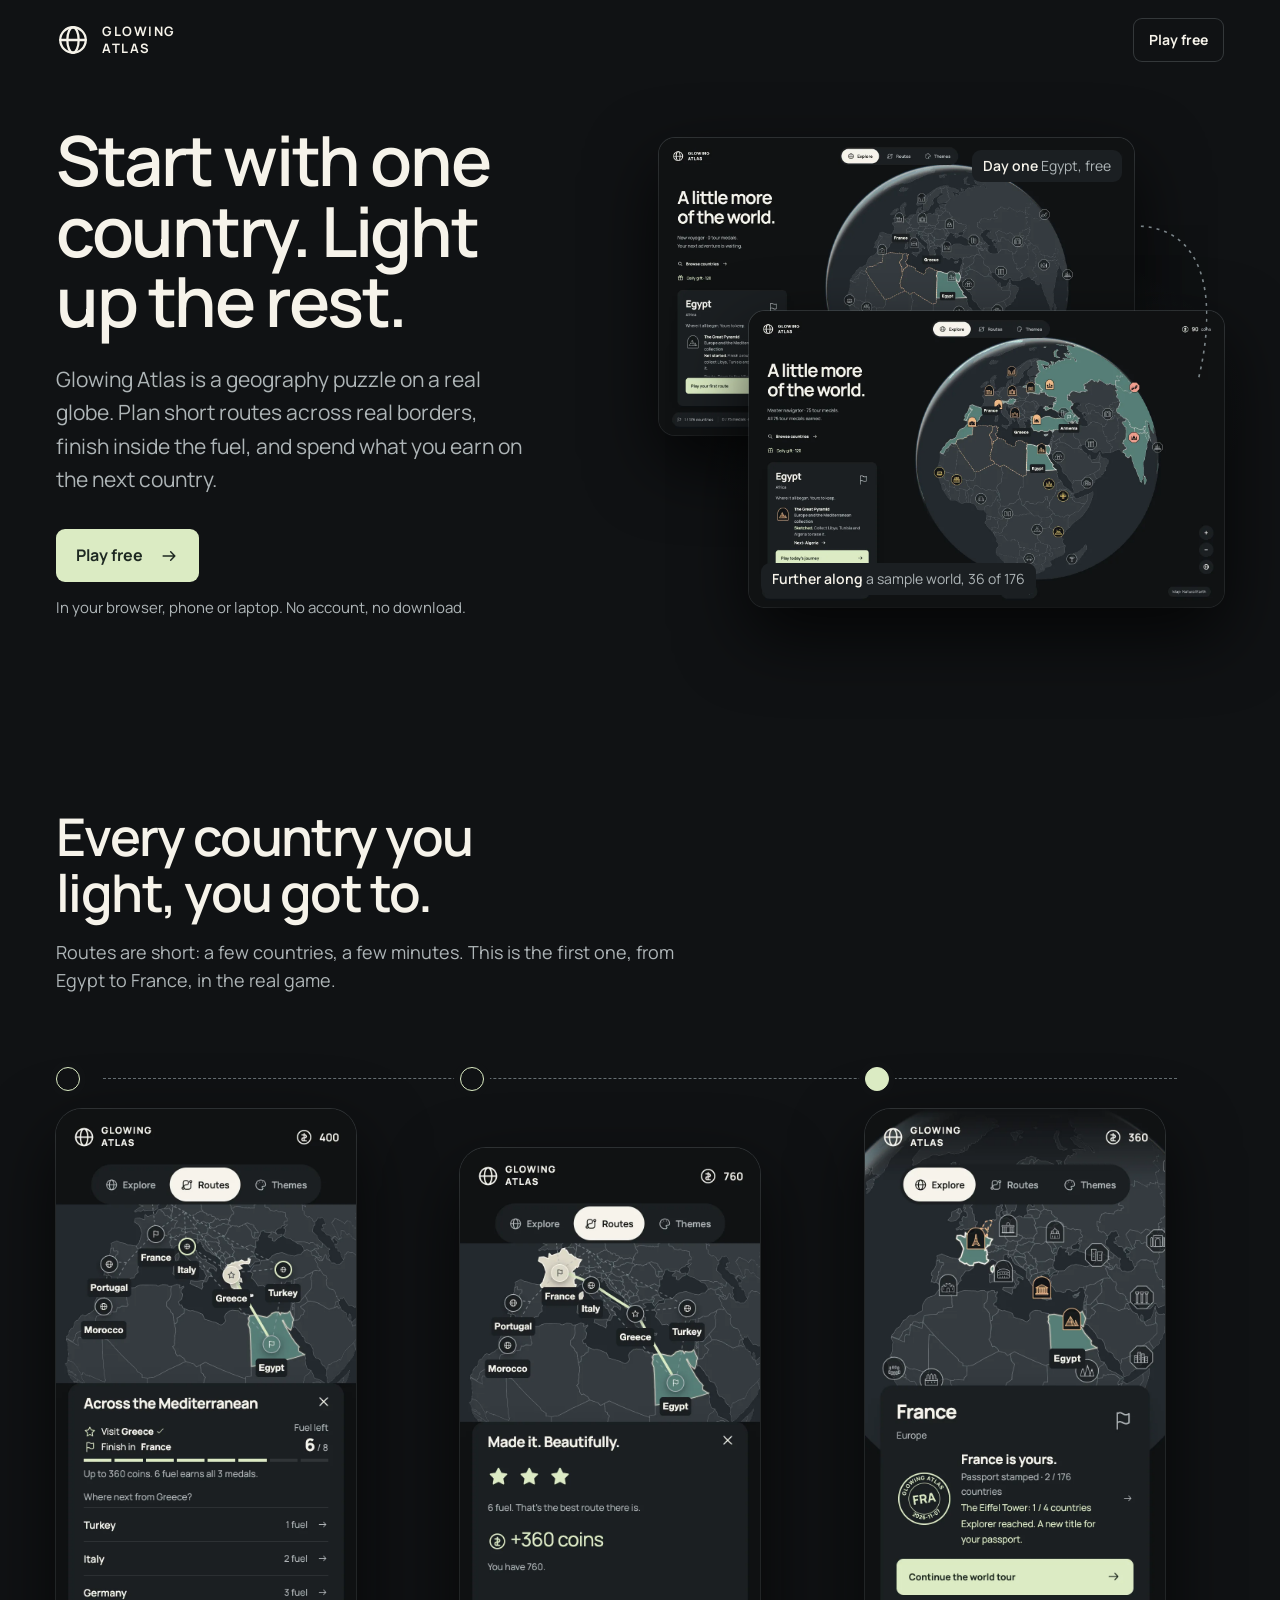
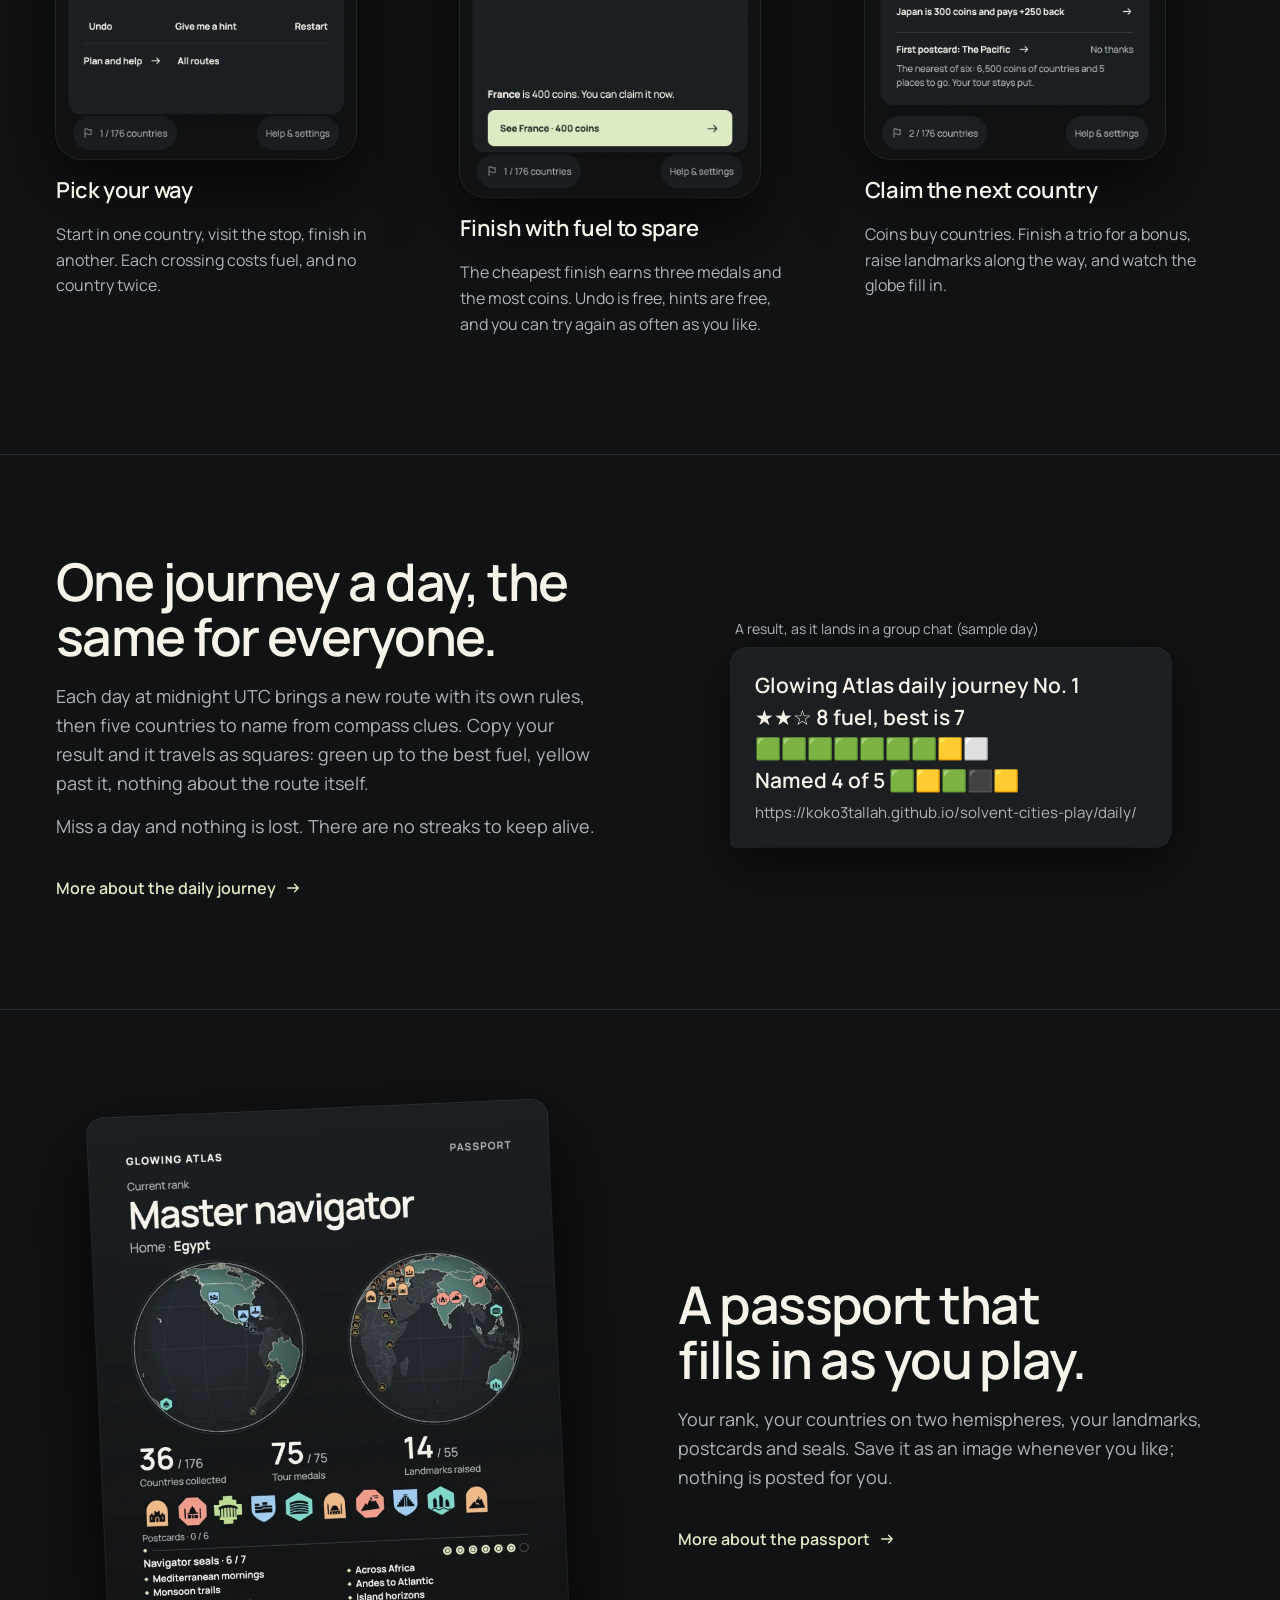
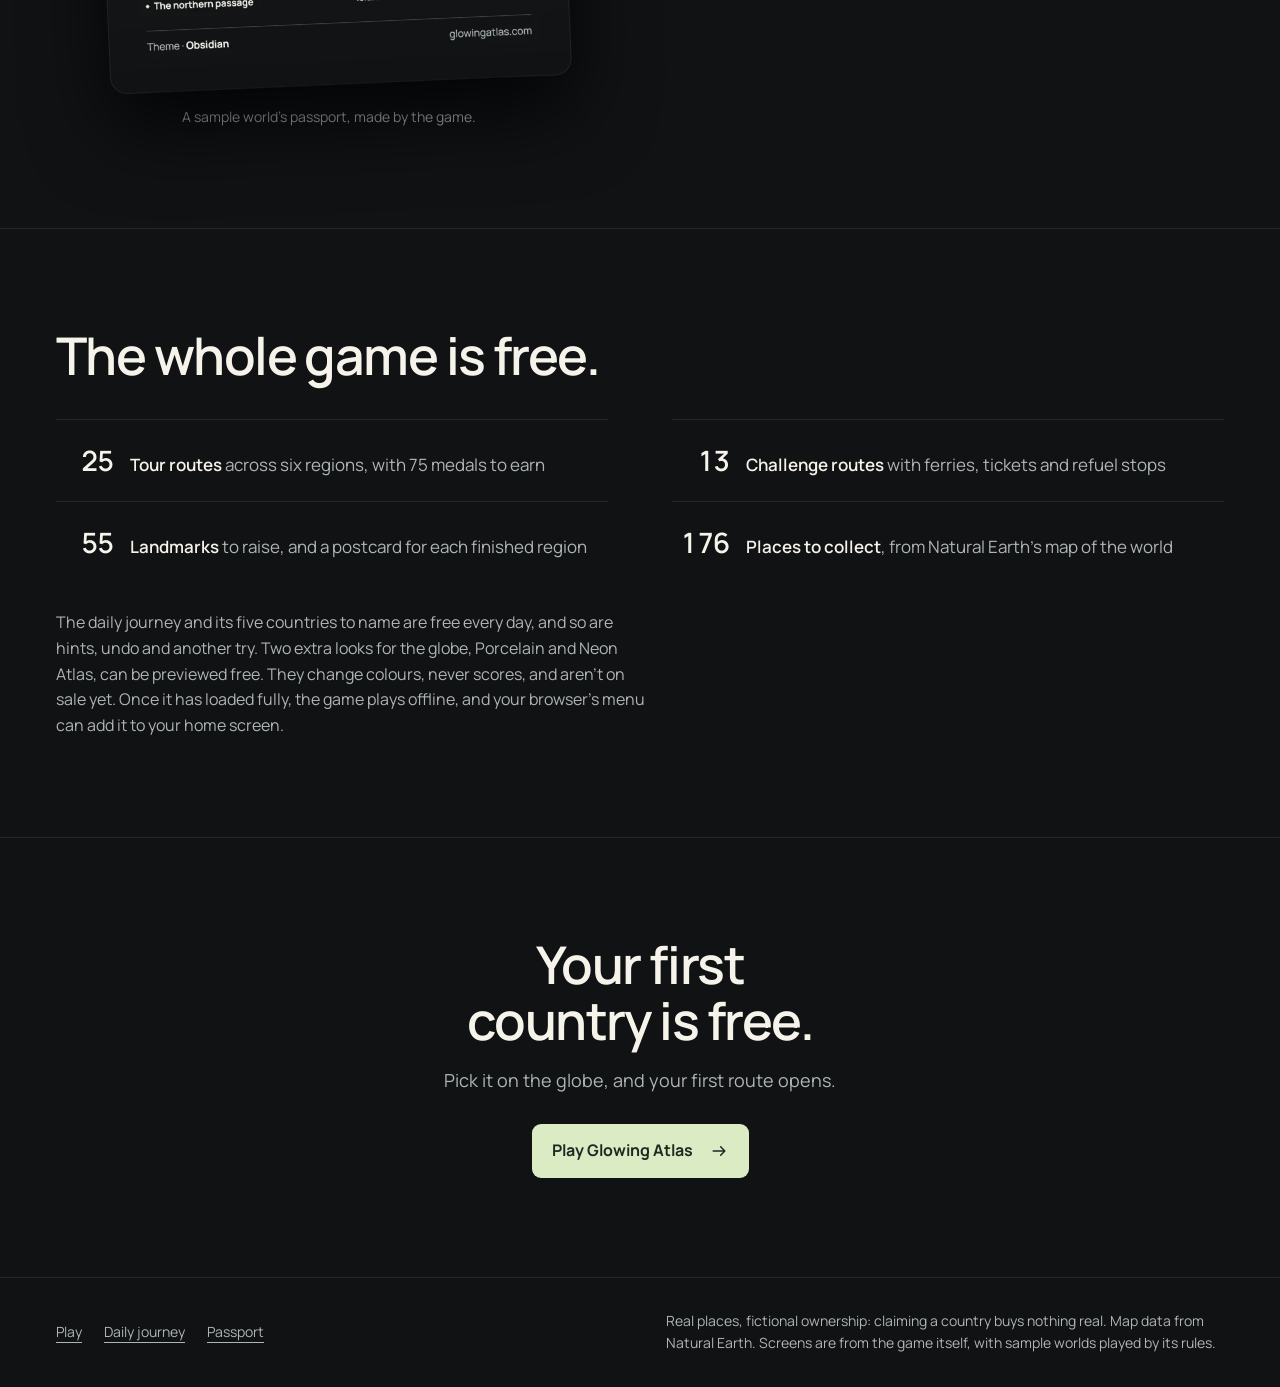
==== about/index.html @ 803d1666 "Publish free Glowing Atlas game" ====
<!doctype html>
<html lang="en" dir="ltr">
  <head>
    <meta charset="utf-8" />
    <meta name="viewport" content="width=device-width, initial-scale=1, viewport-fit=cover" />
    <meta name="color-scheme" content="dark" />
    <meta name="theme-color" content="#101214" />
    <title>How Glowing Atlas plays: routes, countries, a daily journey</title>
    <meta name="description" content="One free country, then routes across real borders on a fuel budget. Earn coins, claim countries, raise 55 landmarks and play a new journey every day." />
    <link rel="canonical" href="https://koko3tallah.github.io/solvent-cities-play/about/" />
    <meta property="og:type" content="website" />
    <meta property="og:site_name" content="Glowing Atlas" />
    <meta property="og:locale" content="en_US" />
    <meta property="og:url" content="https://koko3tallah.github.io/solvent-cities-play/about/" />
    <meta property="og:title" content="Glowing Atlas: start with one country, light up the rest" />
    <meta property="og:description" content="One free country, then routes across real borders on a fuel budget. Earn coins, claim countries, raise 55 landmarks and play a new journey every day." />
    <meta property="og:image" content="https://koko3tallah.github.io/solvent-cities-play/share/glowing-atlas.jpg" />
    <meta property="og:image:secure_url" content="https://koko3tallah.github.io/solvent-cities-play/share/glowing-atlas.jpg" />
    <meta property="og:image:type" content="image/jpeg" />
    <meta property="og:image:width" content="1200" />
    <meta property="og:image:height" content="630" />
    <meta property="og:image:alt" content="The Glowing Atlas globe at night with a player’s collected countries lit in teal." />
    <meta name="twitter:card" content="summary_large_image" />
    <meta name="twitter:title" content="Glowing Atlas: start with one country, light up the rest" />
    <meta name="twitter:description" content="One free country, then routes across real borders on a fuel budget. Earn coins, claim countries, raise 55 landmarks and play a new journey every day." />
    <meta name="twitter:image" content="https://koko3tallah.github.io/solvent-cities-play/share/glowing-atlas.jpg" />
    <meta name="twitter:image:alt" content="The Glowing Atlas globe at night with a player’s collected countries lit in teal." />
    <script type="application/ld+json">{"@context":"https://schema.org","@graph":[{"@type":"VideoGame","@id":"https://koko3tallah.github.io/solvent-cities-play/#game","name":"Glowing Atlas","url":"https://koko3tallah.github.io/solvent-cities-play/","description":"Plan short routes between real countries, stay inside the fuel, and spend what you earn on the next place. Free in your browser, no account.","image":"https://koko3tallah.github.io/solvent-cities-play/share/glowing-atlas.jpg","genre":["Puzzle","Geography"],"gamePlatform":"Web browser","applicationCategory":"Game","operatingSystem":"Any","playMode":"SinglePlayer","inLanguage":"en","isAccessibleForFree":true,"offers":{"@type":"Offer","price":"0","priceCurrency":"USD","availability":"https://schema.org/InStock"}},{"@type":"WebPage","@id":"https://koko3tallah.github.io/solvent-cities-play/about/","url":"https://koko3tallah.github.io/solvent-cities-play/about/","name":"How Glowing Atlas plays: routes, countries, a daily journey","description":"One free country, then routes across real borders on a fuel budget. Earn coins, claim countries, raise 55 landmarks and play a new journey every day.","about":{"@id":"https://koko3tallah.github.io/solvent-cities-play/#game"},"inLanguage":"en"}]}</script>
    <link rel="icon" type="image/png" sizes="192x192" href="/icons/icon-192.png" />
    <link rel="apple-touch-icon" sizes="180x180" href="/icons/apple-touch-icon.png" />
    <script type="module" crossorigin src="/assets/modulepreload-polyfill-P2Xu9kJm.js"></script>
    <script type="module" crossorigin src="/assets/page-dTPTdjEy.js"></script>
    <link rel="stylesheet" crossorigin href="/assets/page--Q5Wx2hT.css">
  </head>
  <body data-source="site">
    <!--
      THESIS: the page is one route, from a single free country to a lit-up world; no feature grid, no hero-metric strip.
      OWN-WORLD: the game's Obsidian night globe, Manrope, pale-green action, dashed route lines and stop rings from the map.
      FIRST VIEWPORT: the claim beside the real game twice, day one and a sample world 36 countries in, joined by a route that draws itself.
      SIGNATURE: the dashed route carries the reader through three real screens of one route, then the daily result and the passport.
      RISK: a dark page reads as a game screen, not a pitch; the claim and the Play button must carry it alone.
    -->
    <a class="skip" href="#main">Skip to the page</a>
    <header class="bar">
      <a class="mark" data-play href="../?src=site"><svg viewBox="0 0 24 24" aria-hidden="true" fill="none" stroke="currentColor" stroke-width="1.6" stroke-linecap="round" stroke-linejoin="round"><circle cx="12" cy="12" r="9"/><ellipse cx="12" cy="12" rx="4" ry="9"/><path d="M3 12h18"/></svg><span>GLOWING<br>ATLAS</span></a>
      <a class="play quiet" data-play href="../?src=site">Play free</a>
    </header>
    <main id="main">
      <div class="wrap hero">
        <div>
          <h1>Start with one country. Light up the rest.</h1>
          <p class="lede">Glowing Atlas is a geography puzzle on a real globe. Plan short routes across real borders, finish inside the fuel, and spend what you earn on the next country.</p>
          <a class="play" data-play href="../?src=site">Play free <svg viewBox="0 0 24 24" aria-hidden="true" fill="none" stroke="currentColor" stroke-width="1.8" stroke-linecap="round" stroke-linejoin="round"><path d="M5 12h14m-5-5 5 5-5 5"/></svg></a>
          <p class="note">In your browser, phone or laptop. No account, no download.</p>
        </div>
        <div class="pair wide">
          <figure class="screen first"><img src="/promo/day-one-wide.webp" width="1440" height="900" fetchpriority="high" alt="The game on day one: a dark globe with only Egypt lit, 400 coins, and a button to play the first route."><figcaption><strong>Day one</strong> Egypt, free</figcaption></figure>
          <svg class="journey-line" viewBox="0 0 100 100" preserveAspectRatio="none" aria-hidden="true"><path d="M2 2 C 70 4, 96 40, 70 98" vector-effect="non-scaling-stroke"/></svg>
          <figure class="screen second"><img src="/promo/later-wide.webp" width="1440" height="900" alt="The same globe further along: much of Europe, Africa and Asia lit in teal, landmark stamps raised, 36 of 176 countries collected."><figcaption><strong>Further along</strong> a sample world, 36 of 176</figcaption></figure>
        </div>
      </div>

      <section class="wrap" aria-labelledby="route-title">
        <h2 id="route-title">Every country you light, you got to.</h2>
        <p class="section-lede">Routes are short: a few countries, a few minutes. This is the first one, from Egypt to France, in the real game.</p>
        <ol class="stops">
          <li class="stop">
            <figure class="phone"><img src="/promo/route.webp" width="780" height="1688" loading="lazy" decoding="async" alt="A route in progress from Egypt through Greece towards France, with 6 of 8 fuel left and the next crossings listed with their fuel costs."></figure>
            <h3>Pick your way</h3>
            <p>Start in one country, visit the stop, finish in another. Each crossing costs fuel, and no country twice.</p>
          </li>
          <li class="stop">
            <figure class="phone"><img src="/promo/win.webp" width="780" height="1688" loading="lazy" decoding="async" alt="The route finished with three medals and 360 coins, and France offered for 400 coins."></figure>
            <h3>Finish with fuel to spare</h3>
            <p>The cheapest finish earns three medals and the most coins. Undo is free, hints are free, and you can try again as often as you like.</p>
          </li>
          <li class="stop">
            <figure class="phone"><img src="/promo/claim.webp" width="780" height="1688" loading="lazy" decoding="async" alt="France claimed: a passport stamp reading France is yours, and France lit on the globe."></figure>
            <h3>Claim the next country</h3>
            <p>Coins buy countries. Finish a trio for a bonus, raise landmarks along the way, and watch the globe fill in.</p>
          </li>
        </ol>
      </section>

      <section class="wrap beside" aria-labelledby="daily-title">
        <div>
          <h2 id="daily-title">One journey a day, the same for everyone.</h2>
          <p class="section-lede">Each day at midnight UTC brings a new route with its own rules, then five countries to name from compass clues. Copy your result and it travels as squares: green up to the best fuel, yellow past it, nothing about the route itself.</p>
          <p class="section-lede">Miss a day and nothing is lost. There are no streaks to keep alive.</p>
          <div class="links"><a class="text-link" href="../daily/" data-page>More about the daily journey <svg viewBox="0 0 24 24" aria-hidden="true" fill="none" stroke="currentColor" stroke-width="1.8" stroke-linecap="round" stroke-linejoin="round"><path d="M5 12h14m-5-5 5 5-5 5"/></svg></a></div>
        </div>
        <figure class="message"><figcaption class="from">A result, as it lands in a group chat (sample day)</figcaption><pre>Glowing Atlas daily journey No. 1
★★☆ 8 fuel, best is 7
🟩🟩🟩🟩🟩🟩🟩🟨⬜
Named 4 of 5 🟩🟨🟩⬛🟨<span class="url">https://koko3tallah.github.io/solvent-cities-play/daily/</span></pre></figure>
      </section>

      <section class="wrap beside flip" aria-labelledby="passport-title">
        <div>
          <h2 id="passport-title">A passport that fills in as you play.</h2>
          <p class="section-lede">Your rank, your countries on two hemispheres, your landmarks, postcards and seals. Save it as an image whenever you like; nothing is posted for you.</p>
          <div class="links"><a class="text-link" href="../passport/" data-page>More about the passport <svg viewBox="0 0 24 24" aria-hidden="true" fill="none" stroke="currentColor" stroke-width="1.8" stroke-linecap="round" stroke-linejoin="round"><path d="M5 12h14m-5-5 5 5-5 5"/></svg></a></div>
        </div>
        <figure class="card-figure"><img class="card-art" src="/promo/passport-card.webp" width="720" height="900" loading="lazy" decoding="async" alt="A passport card from the sample world: Master navigator, home Egypt, 36 of 176 countries, 75 of 75 tour medals, 14 of 55 landmarks, and six navigator seals."><figcaption>A sample world’s passport, made by the game.</figcaption></figure>
      </section>

      <section class="wrap" aria-labelledby="free-title">
        <h2 id="free-title">The whole game is free.</h2>
        <ul class="free">
          <li><b>25</b><span><strong>Tour routes</strong> across six regions, with 75 medals to earn</span></li>
          <li><b>13</b><span><strong>Challenge routes</strong> with ferries, tickets and refuel stops</span></li>
          <li><b>55</b><span><strong>Landmarks</strong> to raise, and a postcard for each finished region</span></li>
          <li><b>176</b><span><strong>Places to collect</strong>, from Natural Earth’s map of the world</span></li>
        </ul>
        <p class="aside">The daily journey and its five countries to name are free every day, and so are hints, undo and another try. Two extra looks for the globe, Porcelain and Neon Atlas, can be previewed free. They change colours, never scores, and aren’t on sale yet. Once it has loaded fully, the game plays offline, and your browser’s menu can add it to your home screen.</p>
      </section>

      <section class="wrap close" aria-labelledby="close-title">
        <h2 id="close-title">Your first country is free.</h2>
        <p class="section-lede">Pick it on the globe, and your first route opens.</p>
        <a class="play" data-play href="../?src=site">Play Glowing Atlas <svg viewBox="0 0 24 24" aria-hidden="true" fill="none" stroke="currentColor" stroke-width="1.8" stroke-linecap="round" stroke-linejoin="round"><path d="M5 12h14m-5-5 5 5-5 5"/></svg></a>
      </section>
    </main>
    <footer class="foot">
      <nav aria-label="Glowing Atlas"><a href="../?src=site" data-play>Play</a><a href="../daily/" data-page>Daily journey</a><a href="../passport/" data-page>Passport</a></nav>
      <p>Real places, fictional ownership: claiming a country buys nothing real. Map data from Natural Earth. Screens are from the game itself, with sample worlds played by its rules.</p>
    </footer>
  </body>
</html>
---- assets/page--Q5Wx2hT.css ----
@font-face{font-family:Manrope;font-style:normal;font-display:swap;font-weight:400;src:url(/assets/manrope-latin-400-normal-PaqtzbVb.woff2)format("woff2")}@font-face{font-family:Manrope;font-style:normal;font-display:swap;font-weight:600;src:url(/assets/manrope-latin-600-normal-4f0koTD-.woff2)format("woff2")}@font-face{font-family:Manrope;font-style:normal;font-display:swap;font-weight:700;src:url(/assets/manrope-latin-700-normal-BZp_XxE4.woff2)format("woff2")}:root{--space:#101214;--surface:#1b1f22;--ink:#f6f3ea;--muted:#aeb5b7;--accent:#dbebc3;--button-ink:#1e2922;--owned:#567d77;--horizon:#b7c3c7;--route:#a0adb2;--divider:#7c858633;--edge:#7c858655;--gutter:clamp(16px, 5vw, 56px);--measure:60ch;--lightningcss-light: ;--lightningcss-dark:initial;color-scheme:dark;background:var(--space);color:var(--ink);font-synthesis:none;-webkit-text-size-adjust:100%;font-family:Manrope,Arial,sans-serif}*{box-sizing:border-box}body{background:var(--space);margin:0;font-size:18px;line-height:1.6}h1,h2,h3,p,figure,ul{margin:0}h1,h2,h3{text-wrap:balance}p{text-wrap:pretty}img{max-width:100%;height:auto;display:block}a{color:inherit;text-underline-offset:5px;text-decoration-thickness:1px}a:hover{-webkit-text-decoration-color:var(--accent);text-decoration-color:var(--accent)}:focus-visible{outline:2px solid var(--accent);outline-offset:5px;border-radius:4px}::selection{background:var(--accent);color:#18201b}svg{flex:none}.skip{left:var(--gutter);z-index:2;background:var(--ink);color:var(--space);border-radius:9px;padding:10px 14px;font-size:15px;font-weight:700;position:absolute;top:-60px}.skip:focus{top:12px}.bar{padding:calc(18px + env(safe-area-inset-top,0px)) var(--gutter) 0;justify-content:space-between;align-items:center;gap:16px;max-width:1320px;margin:0 auto;display:flex}.mark{letter-spacing:.12em;align-items:center;gap:12px;min-height:44px;font-size:13px;font-weight:700;line-height:1.3;text-decoration:none;display:inline-flex}.mark svg{width:34px;height:34px}.play{background:var(--accent);min-height:52px;color:var(--button-ink);border-radius:9px;justify-content:space-between;align-items:center;gap:16px;padding:14px 20px;font-size:16px;font-weight:700;text-decoration:none;transition:filter .18s,transform .18s;display:inline-flex}.play:hover{filter:brightness(1.08)}.play:active{transform:translateY(1px)}.play svg{width:20px;height:20px}.play.quiet{min-height:44px;color:var(--ink);box-shadow:inset 0 0 0 1px var(--edge);background:0 0;padding:10px 16px;font-size:14px}.play.quiet:hover{box-shadow:inset 0 0 0 1px var(--accent);filter:none}.note{color:var(--muted);margin-top:14px;font-size:15px}main{overflow:clip}.wrap{max-width:1320px;padding-inline:var(--gutter);margin:0 auto}.hero{grid-template-columns:minmax(0,1fr) minmax(0,1.05fr);align-items:center;gap:clamp(24px,5vw,72px);padding-top:clamp(32px,7vh,88px);padding-bottom:clamp(56px,10vh,120px);display:grid}.hero h1{letter-spacing:-.035em;font-size:clamp(42px,5.4vw,76px);font-weight:600;line-height:1.02}.lede{max-width:36ch;color:var(--muted);margin-top:26px;font-size:clamp(18px,1.7vw,21px);line-height:1.6}.hero .play{margin-top:32px}.pair{isolation:isolate;grid-template-columns:1fr 1fr;align-items:start;gap:clamp(14px,3vw,44px);display:grid;position:relative}.pair:before{content:"";z-index:-1;background:radial-gradient(closest-side,#b7c3c724,#567d7712 55%,#0000 75%);position:absolute;inset:8% -20% -6% -10%}.pair.wide{grid-template-columns:1fr;gap:0}.screen{background:var(--space);box-shadow:0 28px 70px #000b, 0 0 0 1px var(--edge);border-radius:16px;margin:0;position:relative;overflow:hidden}.screen img{aspect-ratio:1440/900;object-fit:cover;width:100%}.screen figcaption{background:var(--surface);color:var(--muted);border-radius:9px;padding:5px 11px;font-size:14px;position:absolute;bottom:12px;left:12px}.screen figcaption strong{color:var(--ink);font-weight:600}.screen.first{z-index:1;width:84%}.screen.first figcaption{inset:12px 12px auto auto}.screen.second{z-index:2;width:84%;margin:-22% 0 0 16%}.journey-line{z-index:3;pointer-events:none;width:15%;height:34%;position:absolute;top:18%;right:0;overflow:visible}.journey-line path{fill:none;stroke:var(--route);stroke-width:1.6px;stroke-dasharray:3 5;opacity:.75}.phone{background:var(--surface);box-shadow:0 28px 70px #000a, 0 0 0 1px var(--edge);border-radius:26px;overflow:hidden}.phone img{aspect-ratio:390/844;object-fit:cover;object-position:top;background:var(--space);width:100%}.phone figcaption{color:var(--muted);border-top:1px solid var(--divider);padding:12px 16px 14px;font-size:14px;line-height:1.45}.phone figcaption strong{color:var(--ink);font-size:15px;font-weight:600;display:block}section{padding:clamp(64px,11vh,128px) 0}section+section{border-top:1px solid var(--divider)}h2{letter-spacing:-.03em;max-width:18ch;font-size:clamp(32px,4.2vw,52px);font-weight:600;line-height:1.06}.section-lede{max-width:var(--measure);color:var(--muted);margin-top:18px}.stops{grid-template-columns:repeat(3,minmax(0,1fr));gap:clamp(20px,3.5vw,56px);margin-top:clamp(40px,6vw,72px);padding:0;list-style:none;display:grid;position:relative}.stops:before{content:"";border-top:1.6px dashed var(--route);opacity:.6;position:absolute;top:11px;left:4%;right:4%}.stop{align-content:start;gap:18px;display:grid;position:relative}.stop:before{content:"";background:var(--space);border:1.6px solid var(--accent);width:22px;height:22px;box-shadow:0 0 0 6px var(--space);border-radius:50%;position:relative}.stop:last-child:before{background:var(--accent)}.stop h3{letter-spacing:-.015em;font-size:22px;font-weight:600;line-height:1.25}.stop p{color:var(--muted);max-width:34ch;font-size:16px;line-height:1.6}.stop .phone{max-width:300px}.stop:nth-child(2) .phone{margin-top:clamp(0px,3vw,40px)}.beside{grid-template-columns:minmax(0,1fr) minmax(0,1fr);align-items:center;gap:clamp(32px,6vw,96px);display:grid}.beside.flip>:first-child{order:2}.beside p+p{margin-top:14px}.beside .links{flex-wrap:wrap;align-items:center;gap:12px 20px;margin-top:26px;display:flex}.text-link{min-height:44px;color:var(--accent);align-items:center;gap:8px;font-size:16px;font-weight:600;text-decoration:none;display:inline-flex}.text-link:hover{text-decoration:underline}.text-link svg{width:18px;height:18px}.message{justify-self:center;width:min(100%,440px)}.message .from{color:var(--muted);margin:0 0 8px 4px;font-size:14px}.message pre{background:var(--surface);box-shadow:0 18px 50px #0008, 0 0 0 1px var(--divider);white-space:pre-wrap;word-break:break-word;color:var(--ink);border-radius:16px 16px 16px 4px;margin:0;padding:22px 24px;font:600 clamp(17px,1.9vw,21px)/1.5 Manrope,Arial,sans-serif}.message pre .url{color:var(--muted);overflow-wrap:anywhere;margin-top:6px;font-size:.72em;font-weight:400;display:block}.pair.single{grid-template-columns:minmax(0,340px);justify-content:center}.beside>.phone{justify-self:center;width:min(100%,320px)}.card-figure{justify-self:center;width:min(100%,460px)}.card-art{width:100%;box-shadow:0 34px 80px #000c, 0 0 0 1px var(--edge);border-radius:16px;transform:rotate(-2.5deg)}.card-figure figcaption{text-align:center;color:var(--muted);margin-top:22px;font-size:14px}.key{max-width:var(--measure);color:var(--muted);grid-template-columns:max-content 1fr;gap:10px 16px;margin-top:26px;font-size:16px;display:grid}.key dt{letter-spacing:.05em;font-size:20px;line-height:1.3}.key dd{align-self:center;margin:0}.key dd strong{color:var(--ink);font-weight:600}.free{grid-template-columns:repeat(2,minmax(0,1fr));column-gap:clamp(24px,5vw,80px);margin-top:36px;padding:0;list-style:none;display:grid}.free li{border-top:1px solid var(--divider);color:var(--muted);grid-template-columns:3.6rem 1fr;align-items:baseline;gap:16px;padding:18px 0;font-size:17px;display:grid}.free b{letter-spacing:-.02em;color:var(--ink);font-variant-numeric:tabular-nums;text-align:right;font-size:28px;font-weight:600}.free strong{color:var(--ink);font-weight:600}.aside{max-width:var(--measure);color:var(--muted);margin-top:28px;font-size:16px}.close{text-align:center}.close h2{max-width:16ch;margin:0 auto}.close .section-lede{margin-left:auto;margin-right:auto}.close .play{margin-top:30px}.foot{border-top:1px solid var(--divider);padding:32px var(--gutter) calc(32px + env(safe-area-inset-bottom,0px));max-width:1320px;color:var(--muted);flex-wrap:wrap;justify-content:space-between;gap:12px 28px;margin:0 auto;font-size:14px;display:flex}.foot nav{flex-wrap:wrap;gap:4px 22px;display:flex}.foot nav a{align-items:center;min-height:44px;display:inline-flex}.foot p{max-width:62ch}@media (prefers-reduced-motion:no-preference){.journey-line path{animation:1.6s cubic-bezier(.16,1,.3,1) .25s both draw}}@keyframes draw{0%{clip-path:inset(0 100% 0 0)}to{clip-path:inset(0)}}@media (max-width:900px){.hero{grid-template-columns:1fr;padding-top:28px}.pair{max-width:560px}.stops{grid-template-columns:1fr;gap:44px;padding-left:42px}.stops:before{border-top:0;border-left:1.6px dashed var(--route);inset:12px auto 12px 10px}.stop:before{position:absolute;top:0;left:-42px}.stop .phone{max-width:240px}.stop:nth-child(2) .phone{margin-top:0}.beside,.beside.flip{grid-template-columns:1fr}.beside.flip>:first-child{order:0}.free{grid-template-columns:1fr}}@media (max-width:520px){body{font-size:17px}.bar .play.quiet{padding:10px 14px}.phone figcaption{padding:10px 12px 12px;font-size:13px}.phone figcaption strong{font-size:14px}.free li{grid-template-columns:3rem 1fr;font-size:16px}.phone{border-radius:16px}.free b{font-size:24px}}
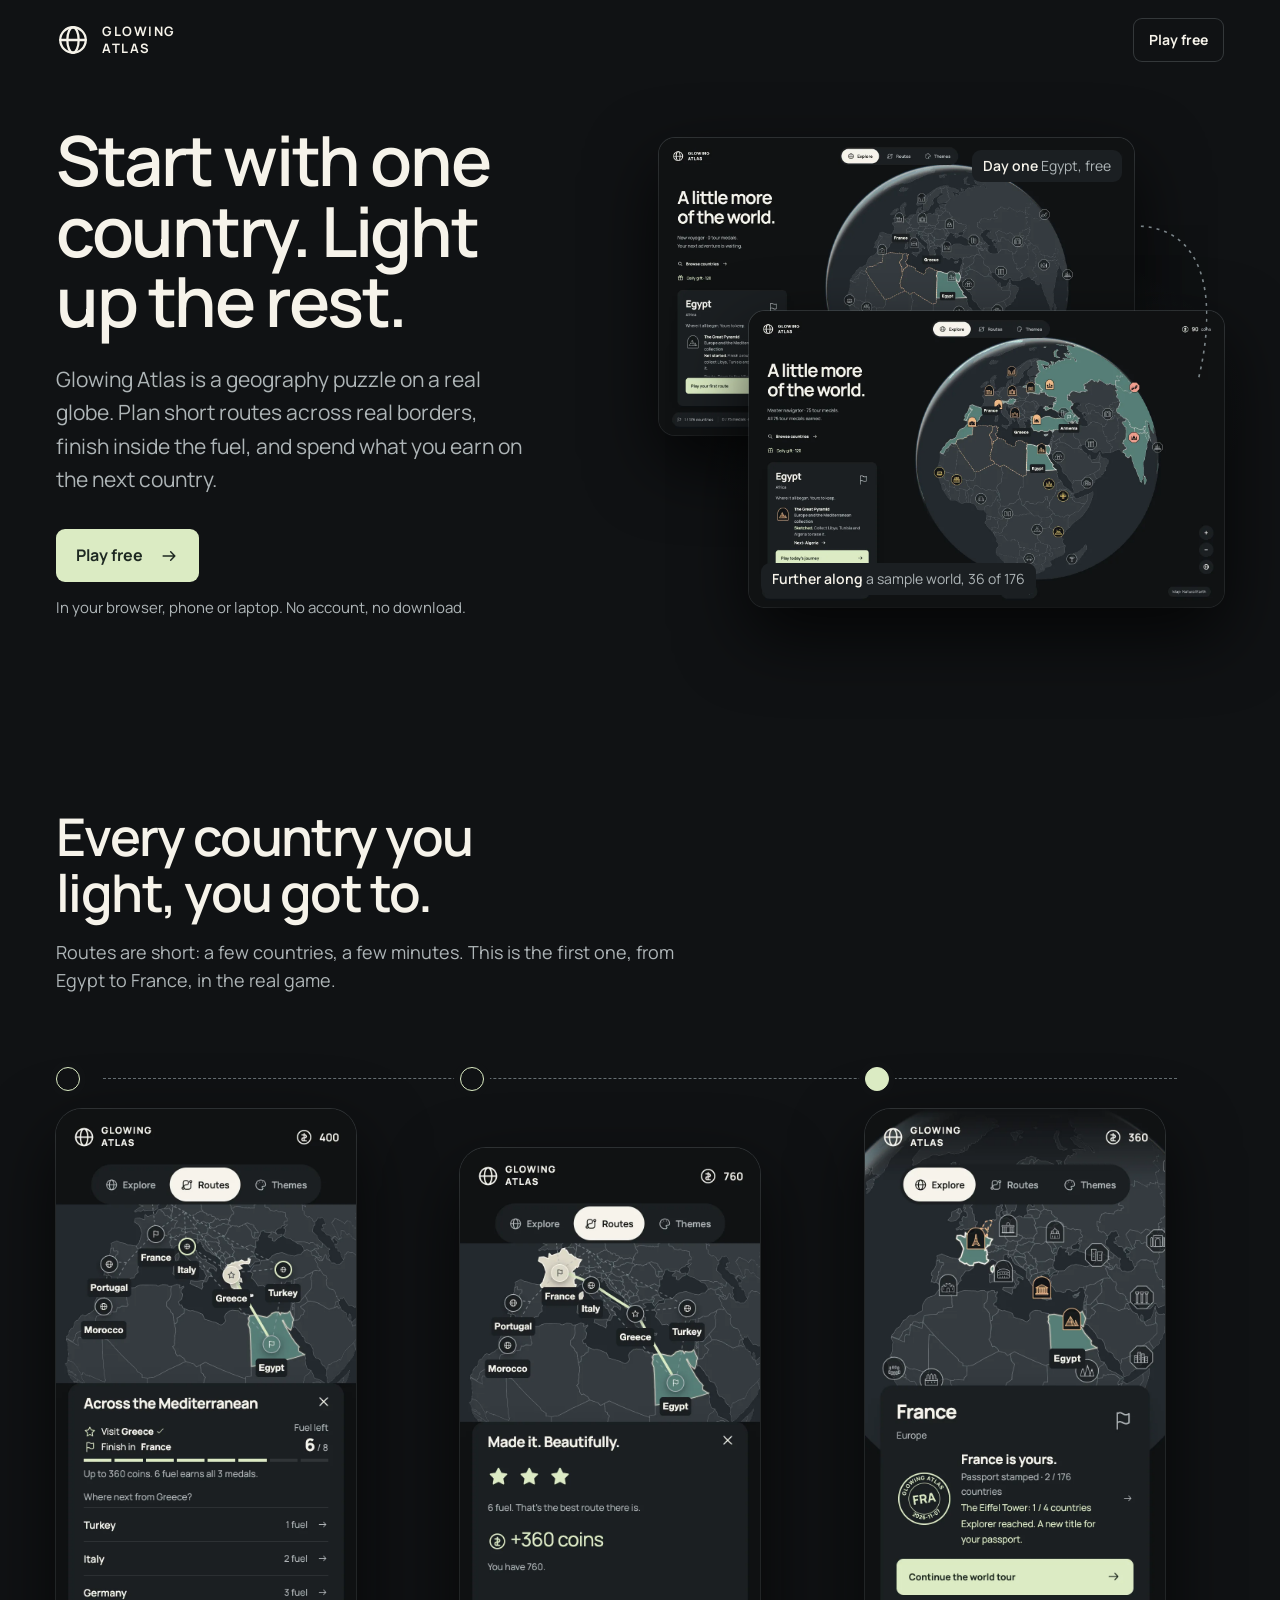
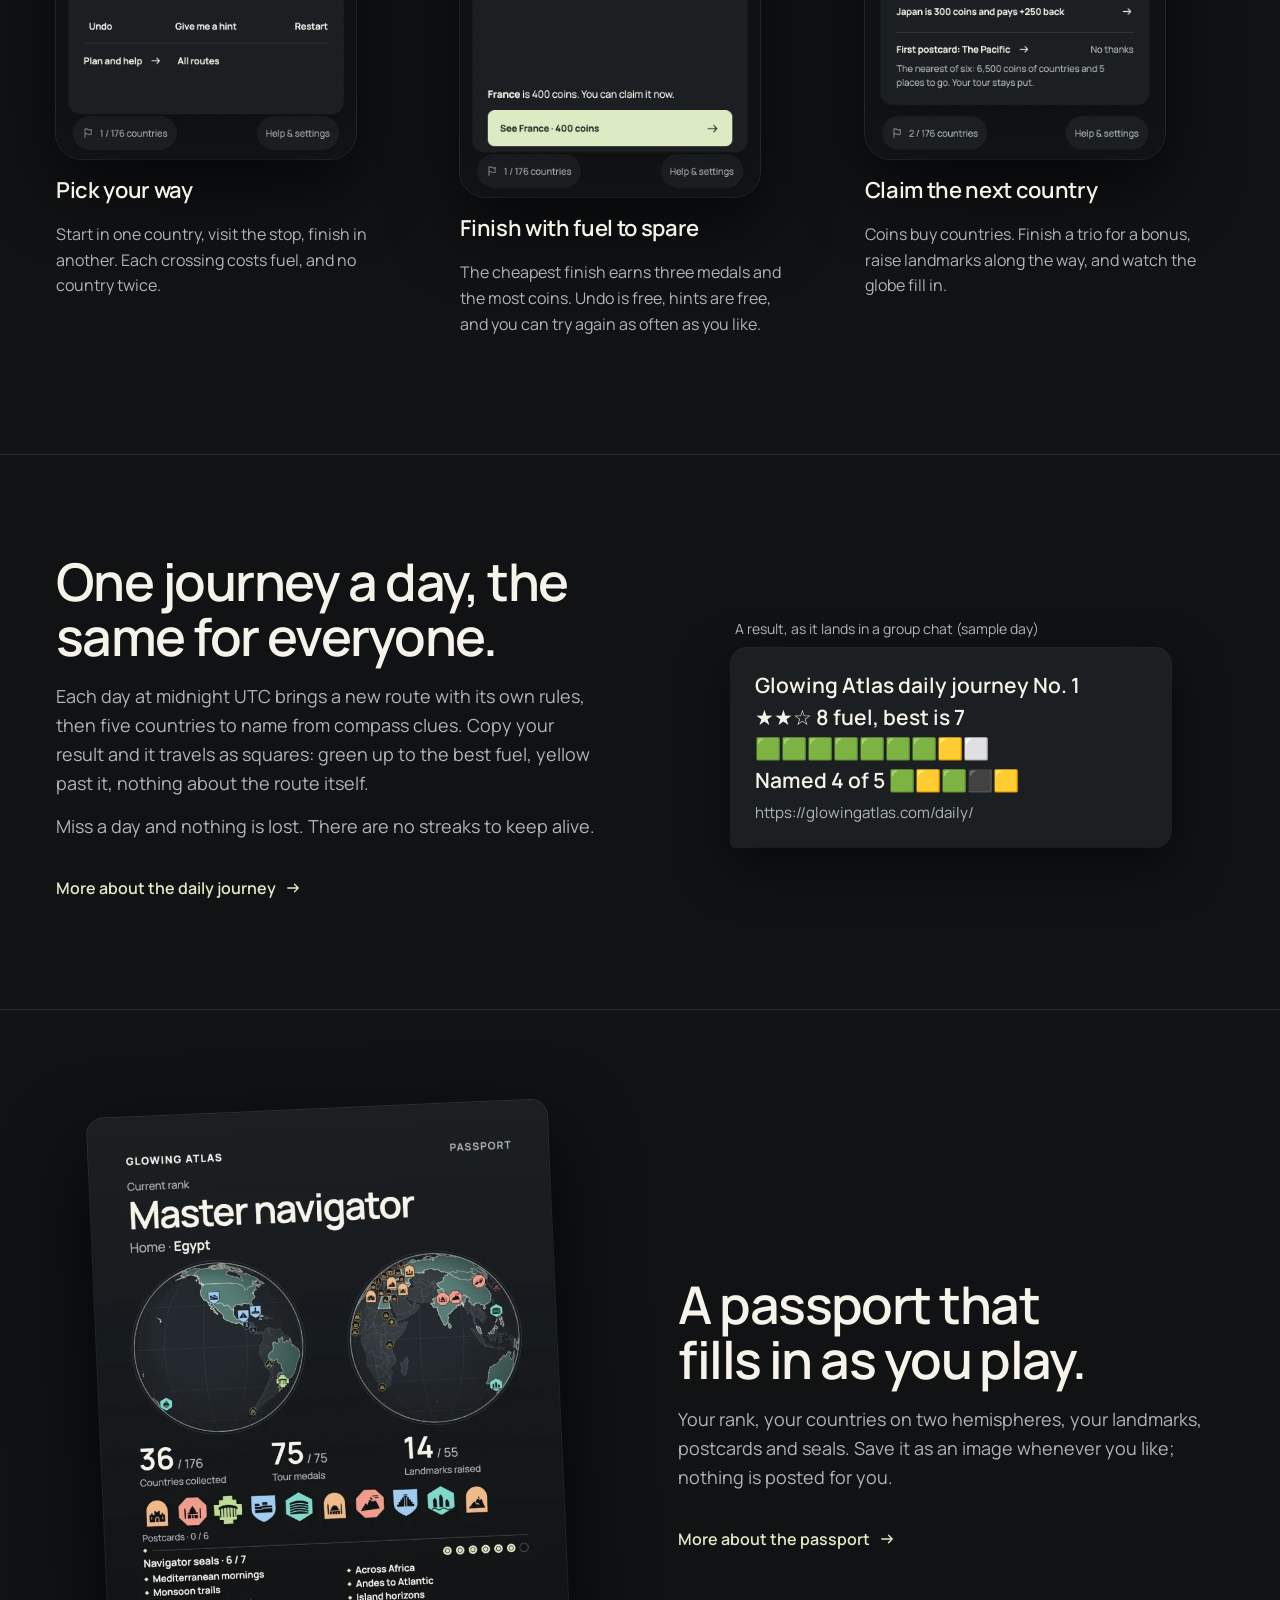
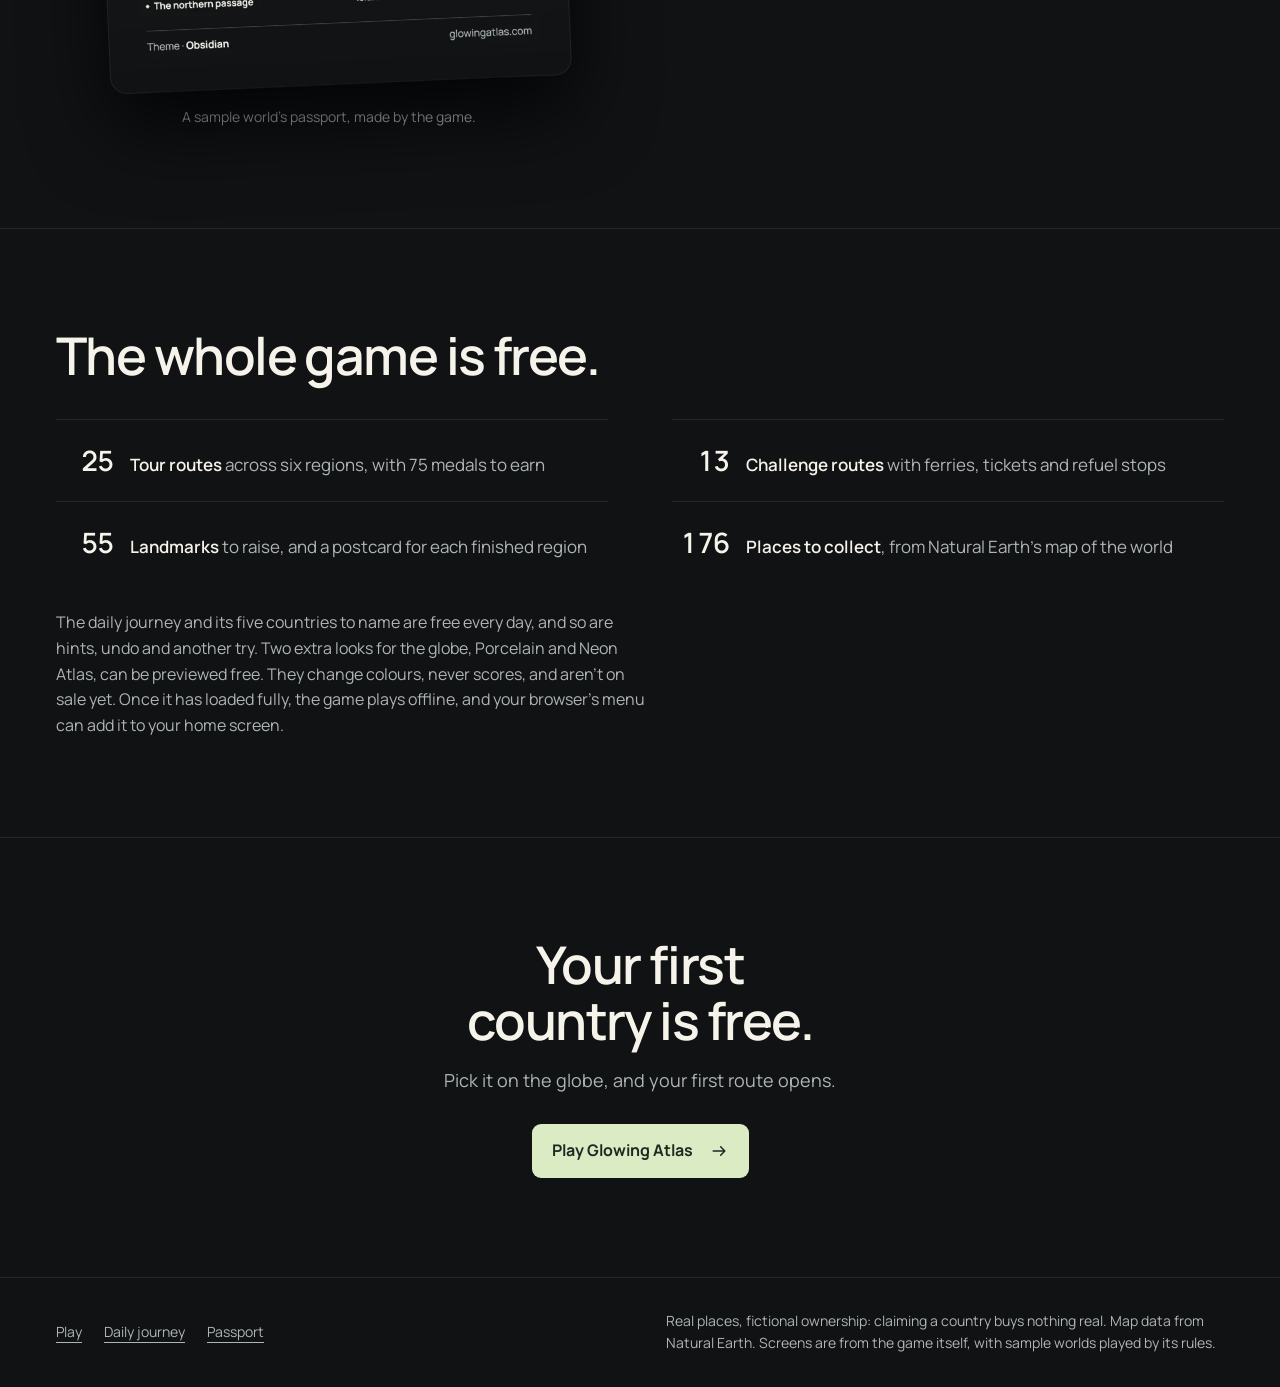
==== commit 8ea713a6: "Publish 1c48fe3" ====
--- a/about/index.html
+++ b/about/index.html
@@ -7,15 +7,15 @@
     <meta name="theme-color" content="#101214" />
     <title>How Glowing Atlas plays: routes, countries, a daily journey</title>
     <meta name="description" content="One free country, then routes across real borders on a fuel budget. Earn coins, claim countries, raise 55 landmarks and play a new journey every day." />
-    <link rel="canonical" href="https://koko3tallah.github.io/solvent-cities-play/about/" />
+    <link rel="canonical" href="https://glowingatlas.com/about/" />
     <meta property="og:type" content="website" />
     <meta property="og:site_name" content="Glowing Atlas" />
     <meta property="og:locale" content="en_US" />
-    <meta property="og:url" content="https://koko3tallah.github.io/solvent-cities-play/about/" />
+    <meta property="og:url" content="https://glowingatlas.com/about/" />
     <meta property="og:title" content="Glowing Atlas: start with one country, light up the rest" />
     <meta property="og:description" content="One free country, then routes across real borders on a fuel budget. Earn coins, claim countries, raise 55 landmarks and play a new journey every day." />
-    <meta property="og:image" content="https://koko3tallah.github.io/solvent-cities-play/share/glowing-atlas.jpg" />
-    <meta property="og:image:secure_url" content="https://koko3tallah.github.io/solvent-cities-play/share/glowing-atlas.jpg" />
+    <meta property="og:image" content="https://glowingatlas.com/share/glowing-atlas.jpg" />
+    <meta property="og:image:secure_url" content="https://glowingatlas.com/share/glowing-atlas.jpg" />
     <meta property="og:image:type" content="image/jpeg" />
     <meta property="og:image:width" content="1200" />
     <meta property="og:image:height" content="630" />
@@ -23,9 +23,9 @@
     <meta name="twitter:card" content="summary_large_image" />
     <meta name="twitter:title" content="Glowing Atlas: start with one country, light up the rest" />
     <meta name="twitter:description" content="One free country, then routes across real borders on a fuel budget. Earn coins, claim countries, raise 55 landmarks and play a new journey every day." />
-    <meta name="twitter:image" content="https://koko3tallah.github.io/solvent-cities-play/share/glowing-atlas.jpg" />
+    <meta name="twitter:image" content="https://glowingatlas.com/share/glowing-atlas.jpg" />
     <meta name="twitter:image:alt" content="The Glowing Atlas globe at night with a player’s collected countries lit in teal." />
-    <script type="application/ld+json">{"@context":"https://schema.org","@graph":[{"@type":"VideoGame","@id":"https://koko3tallah.github.io/solvent-cities-play/#game","name":"Glowing Atlas","url":"https://koko3tallah.github.io/solvent-cities-play/","description":"Plan short routes between real countries, stay inside the fuel, and spend what you earn on the next place. Free in your browser, no account.","image":"https://koko3tallah.github.io/solvent-cities-play/share/glowing-atlas.jpg","genre":["Puzzle","Geography"],"gamePlatform":"Web browser","applicationCategory":"Game","operatingSystem":"Any","playMode":"SinglePlayer","inLanguage":"en","isAccessibleForFree":true,"offers":{"@type":"Offer","price":"0","priceCurrency":"USD","availability":"https://schema.org/InStock"}},{"@type":"WebPage","@id":"https://koko3tallah.github.io/solvent-cities-play/about/","url":"https://koko3tallah.github.io/solvent-cities-play/about/","name":"How Glowing Atlas plays: routes, countries, a daily journey","description":"One free country, then routes across real borders on a fuel budget. Earn coins, claim countries, raise 55 landmarks and play a new journey every day.","about":{"@id":"https://koko3tallah.github.io/solvent-cities-play/#game"},"inLanguage":"en"}]}</script>
+    <script type="application/ld+json">{"@context":"https://schema.org","@graph":[{"@type":"VideoGame","@id":"https://glowingatlas.com/#game","name":"Glowing Atlas","url":"https://glowingatlas.com/","description":"Plan short routes between real countries, stay inside the fuel, and spend what you earn on the next place. Free in your browser, no account.","image":"https://glowingatlas.com/share/glowing-atlas.jpg","genre":["Puzzle","Geography"],"gamePlatform":"Web browser","applicationCategory":"Game","operatingSystem":"Any","playMode":"SinglePlayer","inLanguage":"en","isAccessibleForFree":true,"offers":{"@type":"Offer","price":"0","priceCurrency":"USD","availability":"https://schema.org/InStock"}},{"@type":"WebPage","@id":"https://glowingatlas.com/about/","url":"https://glowingatlas.com/about/","name":"How Glowing Atlas plays: routes, countries, a daily journey","description":"One free country, then routes across real borders on a fuel budget. Earn coins, claim countries, raise 55 landmarks and play a new journey every day.","about":{"@id":"https://glowingatlas.com/#game"},"inLanguage":"en"}]}</script>
     <link rel="icon" type="image/png" sizes="192x192" href="/icons/icon-192.png" />
     <link rel="apple-touch-icon" sizes="180x180" href="/icons/apple-touch-icon.png" />
     <script type="module" crossorigin src="/assets/modulepreload-polyfill-P2Xu9kJm.js"></script>
@@ -92,7 +92,7 @@
         <figure class="message"><figcaption class="from">A result, as it lands in a group chat (sample day)</figcaption><pre>Glowing Atlas daily journey No. 1
 ★★☆ 8 fuel, best is 7
 🟩🟩🟩🟩🟩🟩🟩🟨⬜
-Named 4 of 5 🟩🟨🟩⬛🟨<span class="url">https://koko3tallah.github.io/solvent-cities-play/daily/</span></pre></figure>
+Named 4 of 5 🟩🟨🟩⬛🟨<span class="url">https://glowingatlas.com/daily/</span></pre></figure>
       </section>
 
       <section class="wrap beside flip" aria-labelledby="passport-title">
